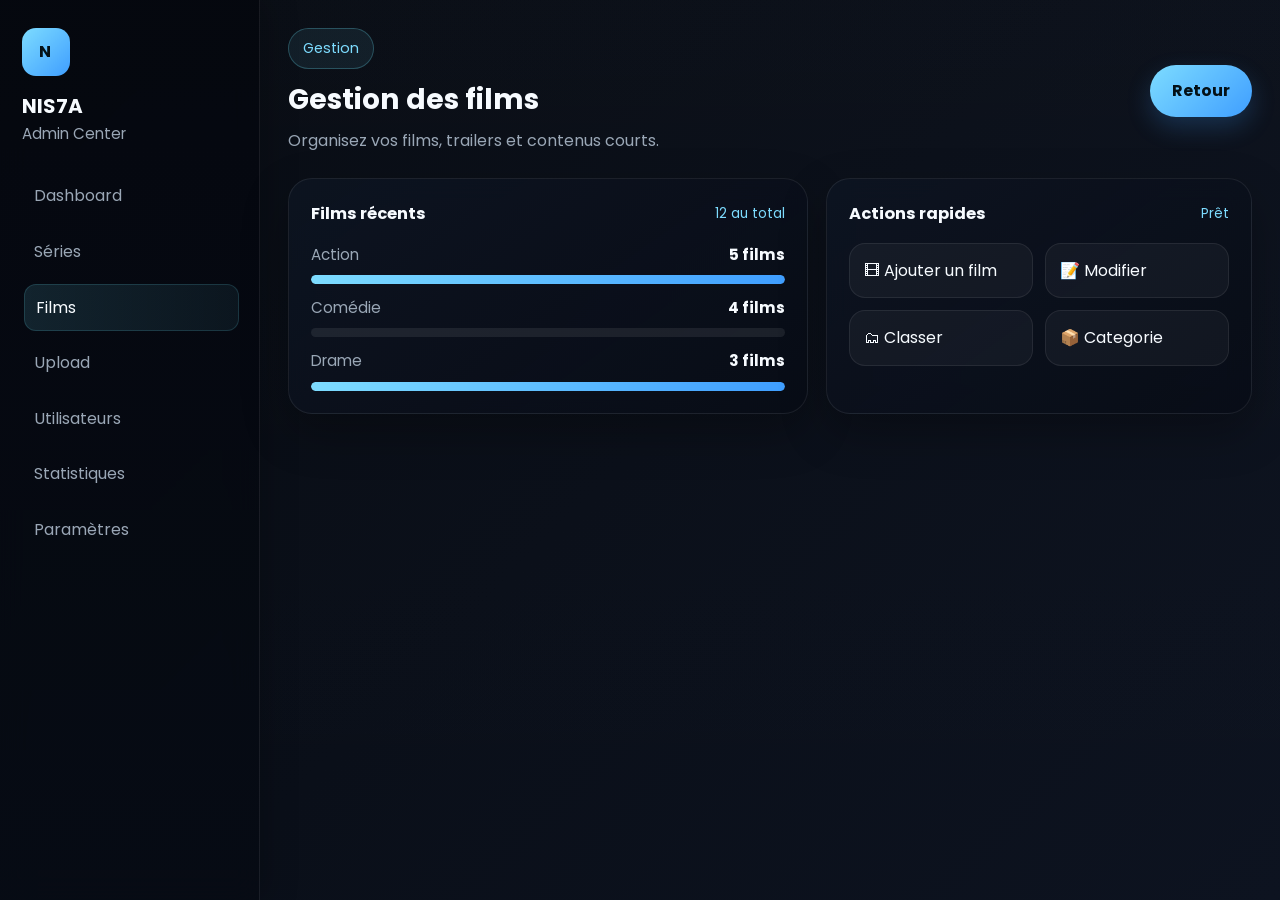
==== admin/films.html @ 0c314db0 "Initial import: NIS7A app" ====
<!doctype html>
<html lang='fr'>
<head>
  <meta charset='utf-8'>
  <meta name='viewport' content='width=device-width,initial-scale=1'>
  <title>Films - NIS7A</title>
  <link rel='stylesheet' href='../css/style.css'>
  <link href='https://fonts.googleapis.com/css2?family=Poppins:wght@300;400;500;600;700&display=swap' rel='stylesheet'>
</head>
<body class='admin'>
  <aside class='sidebar'>
    <div>
      <div class='brand-mark'>N</div>
      <h2>NIS7A</h2>
      <p>Admin Center</p>
    </div>
    <nav>
      <a href='dashboard.html'>Dashboard</a>
      <a href='series.html'>Séries</a>
      <a class='active' href='films.html'>Films</a>
      <a href='upload.html'>Upload</a>
      <a href='users.html'>Utilisateurs</a>
      <a href='statistics.html'>Statistiques</a>
      <a href='settings.html'>Paramètres</a>
    </nav>
  </aside>

  <main class='dashboard-main'>
    <header class='dashboard-header'>
      <div>
        <span class='section-kicker'>Gestion</span>
        <h1>Gestion des films</h1>
        <p>Organisez vos films, trailers et contenus courts.</p>
      </div>
      <a class='btn' href='dashboard.html'>Retour</a>
    </header>

    <section class='content-grid'>
      <div class='panel-card'>
        <div class='panel-head'><h3>Films récents</h3><span>12 au total</span></div>
        <div class='progress-list'>
          <div class='progress-item'>
            <div class='progress-label'><span>Action</span><strong>5 films</strong></div>
            <div class='progress-bar'><span style='width: 86%'></span></div>
          </div>
          <div class='progress-item'>
            <div class='progress-label'><span>Comédie</span><strong>4 films</strong></div>
            <div class='progress-bar'><span='width: 72%'></span></div>
          </div>
          <div class='progress-item'>
            <div class='progress-label'><span>Drame</span><strong>3 films</strong></div>
            <div class='progress-bar'><span style='width: 64%'></span></div>
          </div>
        </div>
      </div>

      <div class='panel-card'>
        <div class='panel-head'><h3>Actions rapides</h3><span>Prêt</span></div>
        <div class='quick-actions'>
          <article class='action-card'>🎞 Ajouter un film</article>
          <article class='action-card'>📝 Modifier</article>
          <article class='action-card'>🗂 Classer</article>
          <article class='action-card'>📦 Categorie</article>
        </div>
      </div>
    </section>
  </main>
</body>
</html>
---- css/style.css ----
:root {
  --bg: #04070d;
  --panel: rgba(13, 19, 31, 0.88);
  --panel-strong: #0f1624;
  --text: #f7fbff;
  --muted: #9aa7b6;
  --border: rgba(255,255,255,0.10);
  --accent: #7ddcff;
  --accent-strong: #3f9eff;
  --shadow: 0 20px 60px rgba(0, 0, 0, 0.35);
}

:root[data-theme='christmas'] {
  --bg: #07110d;
  --panel: rgba(16, 31, 24, 0.9);
  --panel-strong: #13271f;
  --text: #fffdf6;
  --muted: #b8d8c3;
  --border: rgba(255,255,255,0.12);
  --accent: #ff6b6b;
  --accent-strong: #2e9d5d;
  --shadow: 0 20px 60px rgba(0, 0, 0, 0.28);
}

:root[data-theme='midnight'] {
  --bg: #03040b;
  --panel: rgba(10, 13, 24, 0.9);
  --panel-strong: #0e1220;
  --text: #eef4ff;
  --muted: #8fa0b8;
  --border: rgba(255,255,255,0.10);
  --accent: #8b5cf6;
  --accent-strong: #3b82f6;
  --shadow: 0 20px 60px rgba(0, 0, 0, 0.32);
}

:root[data-theme='aurora'] {
  --bg: #07131d;
  --panel: rgba(11, 24, 33, 0.9);
  --panel-strong: #122b39;
  --text: #f1fcff;
  --muted: #9ac5d0;
  --border: rgba(255,255,255,0.12);
  --accent: #34d399;
  --accent-strong: #06b6d4;
  --shadow: 0 20px 60px rgba(0, 0, 0, 0.26);
}

:root[data-theme='sunset'] {
  --bg: #180b0f;
  --panel: rgba(31, 17, 23, 0.9);
  --panel-strong: #26131b;
  --text: #fff5f7;
  --muted: #e9b9bc;
  --border: rgba(255,255,255,0.12);
  --accent: #ff8a65;
  --accent-strong: #ff4d6d;
  --shadow: 0 20px 60px rgba(0, 0, 0, 0.3);
}

:root[data-theme='neon'] {
  --bg: #06070f;
  --panel: rgba(13, 15, 28, 0.9);
  --panel-strong: #10162d;
  --text: #f5f7ff;
  --muted: #b0b7d8;
  --border: rgba(255,255,255,0.12);
  --accent: #ff00cc;
  --accent-strong: #00e5ff;
  --shadow: 0 20px 60px rgba(0, 0, 0, 0.34);
}

* { margin: 0; padding: 0; box-sizing: border-box; }
html { scroll-behavior: smooth; }
body {
  font-family: 'Poppins', sans-serif;
  background:
    radial-gradient(circle at top left, rgba(125, 220, 255, 0.16), transparent 30%),
    radial-gradient(circle at top right, rgba(63, 158, 255, 0.18), transparent 24%),
    linear-gradient(135deg, var(--bg) 0%, color-mix(in srgb, var(--bg) 80%, #0e1824) 50%, var(--bg) 100%);
  color: var(--text);
  line-height: 1.6;
  overflow-x: hidden;
  transition: background 0.35s ease, color 0.35s ease;
}

body * {
  transition: background-color 0.25s ease, border-color 0.25s ease, color 0.25s ease, box-shadow 0.25s ease;
}

:root[data-theme='christmas'] body {
  background:
    radial-gradient(circle at top left, rgba(255, 107, 107, 0.18), transparent 28%),
    radial-gradient(circle at top right, rgba(46, 157, 93, 0.2), transparent 24%),
    linear-gradient(135deg, #07110d 0%, #0f261b 50%, #07110d 100%);
}

:root[data-theme='midnight'] body {
  background:
    radial-gradient(circle at top left, rgba(139, 92, 246, 0.16), transparent 28%),
    radial-gradient(circle at top right, rgba(59, 130, 246, 0.2), transparent 24%),
    linear-gradient(135deg, #03040b 0%, #0b1122 50%, #03040b 100%);
}

:root[data-theme='aurora'] body {
  background:
    radial-gradient(circle at top left, rgba(52, 211, 153, 0.16), transparent 28%),
    radial-gradient(circle at top right, rgba(6, 182, 212, 0.2), transparent 24%),
    linear-gradient(135deg, #07131d 0%, #0d2330 50%, #07131d 100%);
}

:root[data-theme='sunset'] body {
  background:
    radial-gradient(circle at top left, rgba(255, 138, 101, 0.18), transparent 28%),
    radial-gradient(circle at top right, rgba(255, 77, 109, 0.2), transparent 24%),
    linear-gradient(135deg, #180b0f 0%, #27121a 50%, #180b0f 100%);
}

:root[data-theme='neon'] body {
  background:
    radial-gradient(circle at top left, rgba(255, 0, 204, 0.16), transparent 28%),
    radial-gradient(circle at top right, rgba(0, 229, 255, 0.16), transparent 24%),
    linear-gradient(135deg, #06070f 0%, #11152f 50%, #06070f 100%);
}

body::before {
  content: '';
  position: fixed;
  inset: 0;
  background: linear-gradient(135deg, rgba(110, 231, 255, 0.14), rgba(255,255,255,0.02));
  opacity: 0;
  pointer-events: none;
  transition: opacity 0.3s ease;
  z-index: 999;
}

body.is-transitioning::before {
  opacity: 1;
}

a { color: inherit; text-decoration: none; }

body.center {
  min-height: 100vh;
  display: grid;
  place-items: center;
  padding: 24px;
  position: relative;
  overflow: hidden;
}

body.admin {
  min-height: 100vh;
  display: flex;
  background: linear-gradient(135deg, #070b12 0%, #0d1320 100%);
}

body.admin::before {
  content: '';
  position: fixed;
  inset: 0;
  background: radial-gradient(circle at top right, rgba(110, 231, 255, 0.16), transparent 32%);
  pointer-events: none;
}

body.center::after {
  content: '';
  position: absolute;
  width: 480px;
  height: 480px;
  border-radius: 50%;
  background: rgba(110, 231, 255, 0.12);
  filter: blur(80px);
  top: -120px;
  right: -120px;
  z-index: 0;
}

.panel {
  position: relative;
  z-index: 1;
  width: min(100%, 440px);
  padding: 32px;
  border-radius: 24px;
  background: rgba(8, 12, 22, 0.78);
  border: 1px solid rgba(255, 255, 255, 0.12);
  box-shadow: 0 20px 60px rgba(0, 0, 0, 0.35);
  backdrop-filter: blur(18px);
  animation: up 0.7s ease both;
}

.panel h1 {
  font-size: 1.65rem;
  margin: 10px 0 8px;
}

.panel .subtitle {
  color: var(--muted);
  margin-bottom: 22px;
  font-size: 0.95rem;
}

.brand {
  display: inline-flex;
  align-items: center;
  justify-content: center;
  width: 46px;
  height: 46px;
  border-radius: 14px;
  background: linear-gradient(135deg, var(--accent), var(--accent-strong));
  color: #02131a;
  font-weight: 700;
  letter-spacing: 0.12rem;
}

form {
  display: grid;
  gap: 14px;
}

.field {
  display: grid;
  gap: 8px;
}

.field span {
  font-size: 0.9rem;
  color: var(--muted);
}

input {
  width: 100%;
  border: 1px solid rgba(255,255,255,0.12);
  background: rgba(255,255,255,0.05);
  color: var(--text);
  padding: 13px 14px;
  border-radius: 14px;
  outline: none;
  transition: border-color 0.25s ease, transform 0.25s ease, background 0.25s ease;
}

input:focus {
  border-color: rgba(110, 231, 255, 0.5);
  background: rgba(255,255,255,0.08);
  transform: translateY(-1px);
}

.password-wrap {
  position: relative;
}

.password-toggle {
  position: absolute;
  right: 8px;
  top: 50%;
  transform: translateY(-50%);
  border: none;
  background: transparent;
  color: var(--muted);
  cursor: pointer;
  font-size: 1rem;
  padding: 6px;
  transition: color 0.2s ease;
}

.password-toggle:hover {
  color: var(--text);
}

.panel .btn {
  margin-top: 4px;
  width: 100%;
  border: none;
  cursor: pointer;
}

.error {
  min-height: 20px;
  margin-top: 10px;
  color: #ff7a7a;
  font-size: 0.94rem;
}

.help {
  margin-top: 14px;
  color: var(--muted);
  font-size: 0.9rem;
}

.admin main,
.admin aside,
.admin header,
.admin .stats-grid,
.admin .panel-card,
.admin .metric,
.admin .action-card {
  transition: transform 0.25s ease, opacity 0.25s ease;
}

.sidebar {
  width: 260px;
  padding: 28px 22px;
  border-right: 1px solid rgba(255,255,255,0.08);
  background: linear-gradient(180deg, rgba(5, 8, 15, 0.96), rgba(7, 11, 20, 0.9));
  backdrop-filter: blur(14px);
  box-shadow: 8px 0 30px rgba(0, 0, 0, 0.2);
}

.sidebar h2 {
  margin-top: 14px;
  font-size: 1.25rem;
}

.sidebar p {
  color: var(--muted);
  font-size: 0.95rem;
}

.brand-mark {
  width: 48px;
  height: 48px;
  border-radius: 14px;
  display: grid;
  place-items: center;
  background: linear-gradient(135deg, var(--accent), var(--accent-strong));
  color: #041117;
  font-weight: 700;
  letter-spacing: 0.1rem;
}

.sidebar nav {
  display: grid;
  gap: 8px;
  margin-top: 26px;
}

.sidebar nav a {
  padding: 11px 12px;
  border-radius: 12px;
  color: var(--muted);
  transition: all 0.25s ease;
}

.sidebar nav a:hover,
.sidebar nav a.active {
  background: linear-gradient(90deg, rgba(110, 231, 255, 0.12), rgba(110, 231, 255, 0.06));
  color: var(--text);
  transform: translateX(2px);
  box-shadow: inset 0 0 0 1px rgba(110, 231, 255, 0.15);
}

.dashboard-main {
  flex: 1;
  padding: 28px;
  background: linear-gradient(180deg, rgba(255,255,255,0.01), rgba(255,255,255,0.00));
}

.dashboard-header {
  display: flex;
  justify-content: space-between;
  align-items: center;
  gap: 20px;
  margin-bottom: 24px;
}

.dashboard-header h1 {
  font-size: clamp(1.6rem, 2.2vw, 2.2rem);
  margin: 8px 0 6px;
}

.dashboard-header p {
  color: var(--muted);
}

.stats-grid {
  display: grid;
  grid-template-columns: repeat(auto-fit, minmax(200px, 1fr));
  gap: 16px;
  margin-bottom: 20px;
}

.metric {
  display: flex;
  gap: 14px;
  align-items: center;
  padding: 18px;
  border-radius: 20px;
  background: linear-gradient(135deg, rgba(255,255,255,0.06), rgba(255,255,255,0.03));
  border: 1px solid rgba(255,255,255,0.08);
  box-shadow: 0 12px 30px rgba(0,0,0,0.2);
  animation: fadeSlideUp 0.7s ease both;
}

.metric:nth-child(2) { animation-delay: 0.08s; }
.metric:nth-child(3) { animation-delay: 0.16s; }
.metric:nth-child(4) { animation-delay: 0.24s; }

.metric-accent {
  background: linear-gradient(135deg, rgba(110, 231, 255, 0.18), rgba(255,255,255,0.05));
}

.metric-icon {
  width: 46px;
  height: 46px;
  display: grid;
  place-items: center;
  border-radius: 14px;
  background: rgba(110, 231, 255, 0.12);
  font-size: 1.2rem;
}

.metric h2 {
  font-size: 1.35rem;
  margin-bottom: 2px;
}

.metric p {
  color: var(--muted);
  font-size: 0.95rem;
}

.metric span {
  display: inline-block;
  margin-top: 6px;
  color: var(--accent);
  font-size: 0.85rem;
}

.content-grid {
  display: grid;
  grid-template-columns: 1.1fr 0.9fr;
  gap: 18px;
}

.panel-card {
  background: linear-gradient(145deg, rgba(13, 20, 33, 0.92), rgba(8, 12, 22, 0.86));
  border: 1px solid rgba(255,255,255,0.08);
  border-radius: 24px;
  padding: 22px;
  box-shadow: 0 18px 46px rgba(0,0,0,0.28);
  animation: fadeSlideUp 0.8s ease both;
  backdrop-filter: blur(12px);
}

.panel-head {
  display: flex;
  justify-content: space-between;
  align-items: center;
  margin-bottom: 16px;
}

.panel-head h3 {
  font-size: 1.02rem;
}

.panel-head span {
  color: var(--accent);
  font-size: 0.85rem;
}

.progress-list {
  display: grid;
  gap: 12px;
}

.progress-item {
  display: grid;
  gap: 8px;
}

.progress-label {
  display: flex;
  justify-content: space-between;
  color: var(--muted);
  font-size: 0.95rem;
}

.progress-label strong {
  color: var(--text);
}

.progress-bar {
  width: 100%;
  height: 9px;
  background: rgba(255,255,255,0.08);
  border-radius: 999px;
  overflow: hidden;
}

.progress-bar span {
  display: block;
  height: 100%;
  border-radius: inherit;
  background: linear-gradient(90deg, var(--accent), var(--accent-strong));
  animation: growBar 1s ease both;
}

.quick-actions {
  display: grid;
  grid-template-columns: repeat(2, minmax(0, 1fr));
  gap: 12px;
}

.action-card {
  padding: 14px;
  border-radius: 16px;
  background: rgba(255,255,255,0.04);
  border: 1px solid rgba(255,255,255,0.08);
  color: var(--text);
  transition: transform 0.25s ease, border-color 0.25s ease;
  cursor: pointer;
}

.action-card:hover {
  transform: translateY(-3px);
  border-color: rgba(110, 231, 255, 0.3);
}

.upload-form {
  display: grid;
  gap: 12px;
}

.upload-form input {
  padding: 12px;
  border-radius: 12px;
}

.upload-status {
  margin-top: 12px;
  color: var(--muted);
  font-size: 0.95rem;
}

.video-list {
  display: grid;
  gap: 12px;
}

.video-item {
  padding: 12px;
  border-radius: 14px;
  background: rgba(255,255,255,0.04);
  border: 1px solid rgba(255,255,255,0.08);
}

.upload-zone {
  display: grid;
  gap: 8px;
  justify-items: center;
  text-align: center;
  padding: 24px;
  border: 1px dashed var(--accent);
  border-radius: 20px;
  background: linear-gradient(135deg, rgba(125,220,255,0.08), rgba(63,158,255,0.05));
  cursor: pointer;
  color: var(--text);
  transition: transform 0.2s ease, border-color 0.2s ease, box-shadow 0.2s ease;
}

.upload-zone:hover {
  transform: translateY(-2px);
  border-color: var(--accent-strong);
  box-shadow: 0 14px 34px rgba(0,0,0,0.16);
}

.upload-zone .upload-icon {
  font-size: 2rem;
}

.selected-file {
  padding: 10px 12px;
  border-radius: 12px;
  background: rgba(255,255,255,0.05);
  color: var(--muted);
  font-size: 0.95rem;
}

.video-item span {
  color: var(--muted);
  font-size: 0.9rem;
}

@keyframes growBar {
  from { width: 0; }
  to { width: var(--bar-width, 100%); }
}

@keyframes fadeSlideUp {
  from { opacity: 0; transform: translateY(16px); }
  to { opacity: 1; transform: translateY(0); }
}

.admin .metric:hover,
.admin .action-card:hover,
.admin .panel-card:hover {
  transform: translateY(-4px);
}

.site-header {
  position: sticky;
  top: 0;
  z-index: 10;
  display: flex;
  justify-content: space-between;
  align-items: center;
  padding: 18px 8%;
  background: rgba(3, 5, 10, 0.72);
  backdrop-filter: blur(16px);
  border-bottom: 1px solid var(--border);
}

.logo {
  font-size: 1.35rem;
  font-weight: 700;
  letter-spacing: 0.25rem;
  color: var(--accent);
  text-shadow: 0 0 20px rgba(125, 220, 255, 0.25);
}

.site-nav {
  display: flex;
  align-items: center;
  gap: 20px;
  color: var(--muted);
}

.site-nav a:hover { color: var(--text); }

main { padding: 0 8%; }

.hero {
  min-height: 92vh;
  display: grid;
  grid-template-columns: 1.2fr 0.8fr;
  align-items: center;
  gap: 40px;
  padding: 60px 0 90px;
}

.hero-copy h1 {
  font-size: clamp(2rem, 4vw, 3.5rem);
  line-height: 1.15;
  margin: 20px 0;
}

.hero-copy p {
  max-width: 650px;
  color: var(--muted);
  font-size: 1rem;
}

.tag,
.section-kicker {
  display: inline-block;
  padding: 8px 14px;
  border: 1px solid rgba(110, 231, 255, 0.25);
  border-radius: 999px;
  color: var(--accent);
  background: rgba(110, 231, 255, 0.08);
  font-size: 0.9rem;
}

.actions {
  display: flex;
  flex-wrap: wrap;
  gap: 12px;
  margin-top: 28px;
}

.btn,
.ghost {
  display: inline-flex;
  align-items: center;
  justify-content: center;
  padding: 13px 22px;
  border-radius: 999px;
  transition: transform 0.25s ease, background 0.25s ease, border-color 0.25s ease, box-shadow 0.25s ease;
}

.btn {
  background: linear-gradient(135deg, var(--accent), var(--accent-strong));
  color: #041117;
  font-weight: 700;
  box-shadow: 0 10px 24px rgba(63, 158, 255, 0.22);
}

.theme-btn {
  padding: 10px 14px;
  font-size: 0.92rem;
  cursor: pointer;
}

.theme-panel {
  display: grid;
  gap: 12px;
}

.theme-panel p {
  color: var(--muted);
  font-size: 0.95rem;
}

.theme-options {
  display: flex;
  flex-wrap: wrap;
  gap: 10px;
}

.theme-option {
  border: 1px solid var(--border);
  background: rgba(255,255,255,0.05);
  color: var(--text);
  padding: 10px 12px;
  border-radius: 999px;
  cursor: pointer;
  transition: transform 0.2s ease, border-color 0.2s ease, background 0.2s ease;
  min-width: 110px;
}

.theme-option:hover,
.theme-option.active {
  transform: translateY(-1px);
  border-color: rgba(125, 220, 255, 0.4);
  background: rgba(125, 220, 255, 0.12);
  box-shadow: 0 8px 20px rgba(0, 0, 0, 0.16);
}

:root[data-theme='christmas'] .btn,
:root[data-theme='christmas'] .theme-option.active {
  background: linear-gradient(135deg, #ff6b6b, #2e9d5d);
  color: white;
}

:root[data-theme='midnight'] .btn,
:root[data-theme='midnight'] .theme-option.active {
  background: linear-gradient(135deg, #8b5cf6, #3b82f6);
  color: white;
}

.ghost {
  border: 1px solid var(--border);
  color: var(--text);
  background: rgba(255,255,255,0.04);
}

.btn:hover,
.ghost:hover {
  transform: translateY(-2px);
  box-shadow: 0 14px 28px rgba(0, 0, 0, 0.24);
}

.hero-badges {
  display: flex;
  flex-wrap: wrap;
  gap: 10px;
  margin-top: 20px;
}

.hero-badges span {
  padding: 8px 12px;
  border-radius: 999px;
  background: rgba(255,255,255,0.05);
  border: 1px solid var(--border);
  color: var(--muted);
  font-size: 0.9rem;
}

.hero-preview {
  display: flex;
  justify-content: center;
}

.preview-card {
  width: min(100%, 430px);
  padding: 18px;
  border-radius: 24px;
  background: linear-gradient(145deg, rgba(255,255,255,0.08), rgba(255,255,255,0.02));
  border: 1px solid var(--border);
  box-shadow: var(--shadow);
  backdrop-filter: blur(10px);
}

.preview-top {
  display: flex;
  gap: 8px;
  padding-bottom: 14px;
}

.preview-top span {
  width: 10px;
  height: 10px;
  border-radius: 50%;
  background: rgba(255,255,255,0.25);
}

.preview-body {
  display: flex;
  justify-content: space-between;
  align-items: center;
  gap: 18px;
  padding: 18px;
  border-radius: 18px;
  background: rgba(5, 8, 15, 0.9);
}

.preview-left h3 { margin-bottom: 6px; }
.preview-left p { color: var(--muted); font-size: 0.95rem; }

.preview-right {
  display: flex;
  align-items: flex-end;
  gap: 6px;
  height: 58px;
}

.wave {
  width: 6px;
  border-radius: 999px;
  background: linear-gradient(180deg, var(--accent), #0d2f3a);
  animation: pulse 1.2s infinite ease-in-out;
}

.wave:nth-child(2) { height: 32px; animation-delay: .15s; }
.wave:nth-child(3) { height: 44px; animation-delay: .3s; }

.section {
  padding: 60px 0;
}

.section-heading {
  margin-bottom: 24px;
}

.section-heading h2 {
  font-size: clamp(1.6rem, 2.5vw, 2.2rem);
  margin-top: 10px;
}

.grid {
  display: grid;
  grid-template-columns: repeat(auto-fit, minmax(220px, 1fr));
  gap: 20px;
}

.card,
.download-card,
.shot,
.faq-item {
  background: var(--panel);
  border: 1px solid var(--border);
  border-radius: 20px;
  box-shadow: var(--shadow);
}

.card {
  padding: 24px;
  transition: transform 0.25s ease, border-color 0.25s ease, background 0.25s ease;
}

.card:hover {
  transform: translateY(-4px);
  border-color: rgba(110, 231, 255, 0.28);
  background: rgba(20, 29, 43, 0.95);
}

.card h3 { margin-bottom: 8px; }
.card p { color: var(--muted); }

.download-card {
  display: flex;
  justify-content: space-between;
  align-items: center;
  gap: 20px;
  padding: 28px 30px;
  background: linear-gradient(135deg, rgba(125, 220, 255, 0.13), rgba(63, 158, 255, 0.08));
}

.download-card p { color: var(--muted); margin-top: 8px; }

.btn-large { padding: 14px 24px; }

.shots {
  display: grid;
  grid-template-columns: repeat(auto-fit, minmax(180px, 1fr));
  gap: 18px;
}

.shot {
  min-height: 230px;
  display: flex;
  align-items: center;
  justify-content: center;
  color: var(--muted);
  font-weight: 600;
  background: linear-gradient(145deg, rgba(255,255,255,0.04), rgba(255,255,255,0.02));
  position: relative;
  overflow: hidden;
}

.shot::before {
  content: '';
  position: absolute;
  inset: 0;
  background: linear-gradient(135deg, rgba(125, 220, 255, 0.10), transparent 60%);
  transform: translateY(100%);
  transition: transform 0.35s ease;
}

.shot:hover::before {
  transform: translateY(0);
}

.faq-list {
  display: grid;
  gap: 12px;
}

.faq-item { overflow: hidden; }

.faq-question {
  width: 100%;
  background: transparent;
  border: none;
  color: var(--text);
  padding: 18px 20px;
  font: inherit;
  text-align: left;
  display: flex;
  justify-content: space-between;
  align-items: center;
  cursor: pointer;
}

.faq-answer {
  max-height: 0;
  overflow: hidden;
  transition: max-height 0.25s ease;
}

.faq-answer p {
  padding: 0 20px 18px;
  color: var(--muted);
}

.faq-item.open .faq-answer { max-height: 140px; }
.faq-item.open .faq-question span { transform: rotate(45deg); }
.faq-question span { transition: transform 0.25s ease; }

footer {
  text-align: center;
  padding: 30px 8% 50px;
  color: var(--muted);
}

@keyframes pulse {
  0%, 100% { height: 18px; opacity: 0.7; }
  50% { height: 46px; opacity: 1; }
}

@keyframes floatGlow {
  0%, 100% { transform: translateY(0px); }
  50% { transform: translateY(-6px); }
}

@keyframes up {
  from { opacity: 0; transform: translateY(20px); }
  to { opacity: 1; transform: translateY(0); }
}

..hero-copy { animation: up 0.7s ease both; }
.hero-preview { animation: up 0.9s ease both; }
.preview-card { animation: floatGlow 3.2s ease-in-out infinite; }

@media (max-width: 900px) {
  .hero { grid-template-columns: 1fr; padding-top: 40px; }
  .hero-preview { order: -1; }
}

@media (max-width: 900px) {
  body.admin { flex-direction: column; }
  .sidebar { width: 100%; border-right: 0; border-bottom: 1px solid rgba(255,255,255,0.08); }
  .content-grid { grid-template-columns: 1fr; }
}

@media (max-width: 700px) {
  main { padding: 0 5%; }
  .site-header { padding: 16px 5%; flex-direction: column; gap: 10px; }
  .site-nav { flex-wrap: wrap; justify-content: center; }
  .download-card { flex-direction: column; align-items: flex-start; }
  .section { padding: 44px 0; }
  .dashboard-main { padding: 18px; }
  .dashboard-header { flex-direction: column; align-items: flex-start; }
  .quick-actions { grid-template-columns: 1fr; }
}
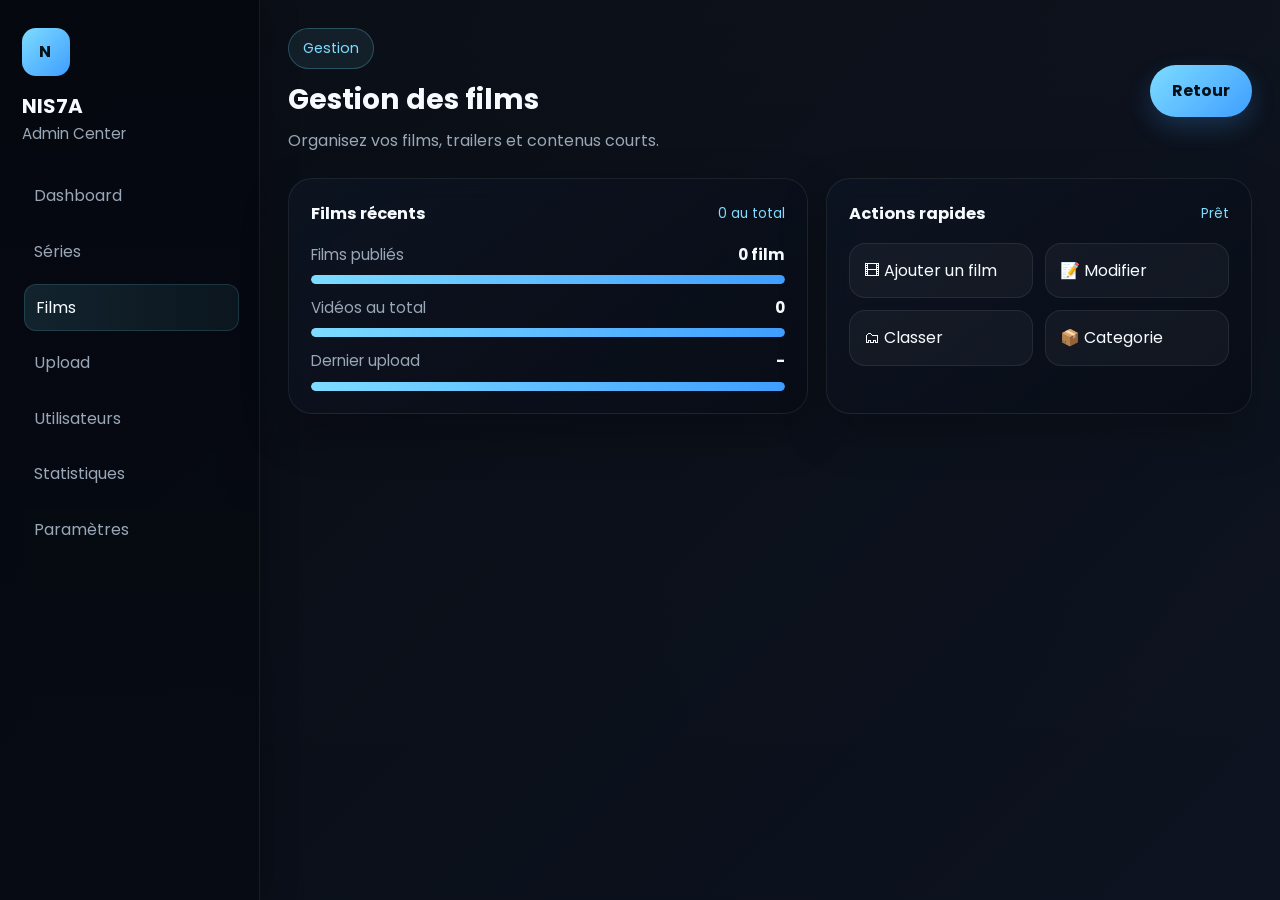
==== commit 35588371: "Fix admin counts for films users series with real API values" ====
--- a/admin/films.html
+++ b/admin/films.html
@@ -37,19 +37,19 @@
 
     <section class='content-grid'>
       <div class='panel-card'>
-        <div class='panel-head'><h3>Films récents</h3><span>12 au total</span></div>
+        <div class='panel-head'><h3>Films récents</h3><span id='filmsTotal'>0 au total</span></div>
         <div class='progress-list'>
           <div class='progress-item'>
-            <div class='progress-label'><span>Action</span><strong>5 films</strong></div>
-            <div class='progress-bar'><span style='width: 86%'></span></div>
+            <div class='progress-label'><span>Films publiés</span><strong id='filmsCount'>0 film</strong></div>
+            <div class='progress-bar'><span id='filmsBar' style='width: 0%'></span></div>
           </div>
           <div class='progress-item'>
-            <div class='progress-label'><span>Comédie</span><strong>4 films</strong></div>
-            <div class='progress-bar'><span='width: 72%'></span></div>
+            <div class='progress-label'><span>Vidéos au total</span><strong id='videosCount'>0</strong></div>
+            <div class='progress-bar'><span id='videosBar' style='width: 0%'></span></div>
           </div>
           <div class='progress-item'>
-            <div class='progress-label'><span>Drame</span><strong>3 films</strong></div>
-            <div class='progress-bar'><span style='width: 64%'></span></div>
+            <div class='progress-label'><span>Dernier upload</span><strong id='lastUpload'>-</strong></div>
+            <div class='progress-bar'><span style='width: 100%'></span></div>
           </div>
         </div>
       </div>
@@ -65,5 +65,29 @@
       </div>
     </section>
   </main>
+  <script>
+    const refreshFilms = async () => {
+      const [statsRes, videosRes] = await Promise.all([
+        fetch('/api/stats'),
+        fetch('/api/videos')
+      ]);
+      const stats = await statsRes.json();
+      const videos = await videosRes.json();
+
+      const films = Number(stats.series || 0);
+      const totalVideos = Array.isArray(videos) ? videos.length : 0;
+
+      document.getElementById('filmsTotal').textContent = `${films} au total`;
+      document.getElementById('filmsCount').textContent = `${films} film${films > 1 ? 's' : ''}`;
+      document.getElementById('videosCount').textContent = totalVideos.toString();
+      document.getElementById('filmsBar').style.width = `${Math.min(100, films * 10)}%`;
+      document.getElementById('videosBar').style.width = `${Math.min(100, totalVideos * 8)}%`;
+
+      const last = totalVideos > 0 ? videos[0] : null;
+      document.getElementById('lastUpload').textContent = last ? (last.name || '-') : '-';
+    };
+
+    refreshFilms();
+  </script>
 </body>
 </html>
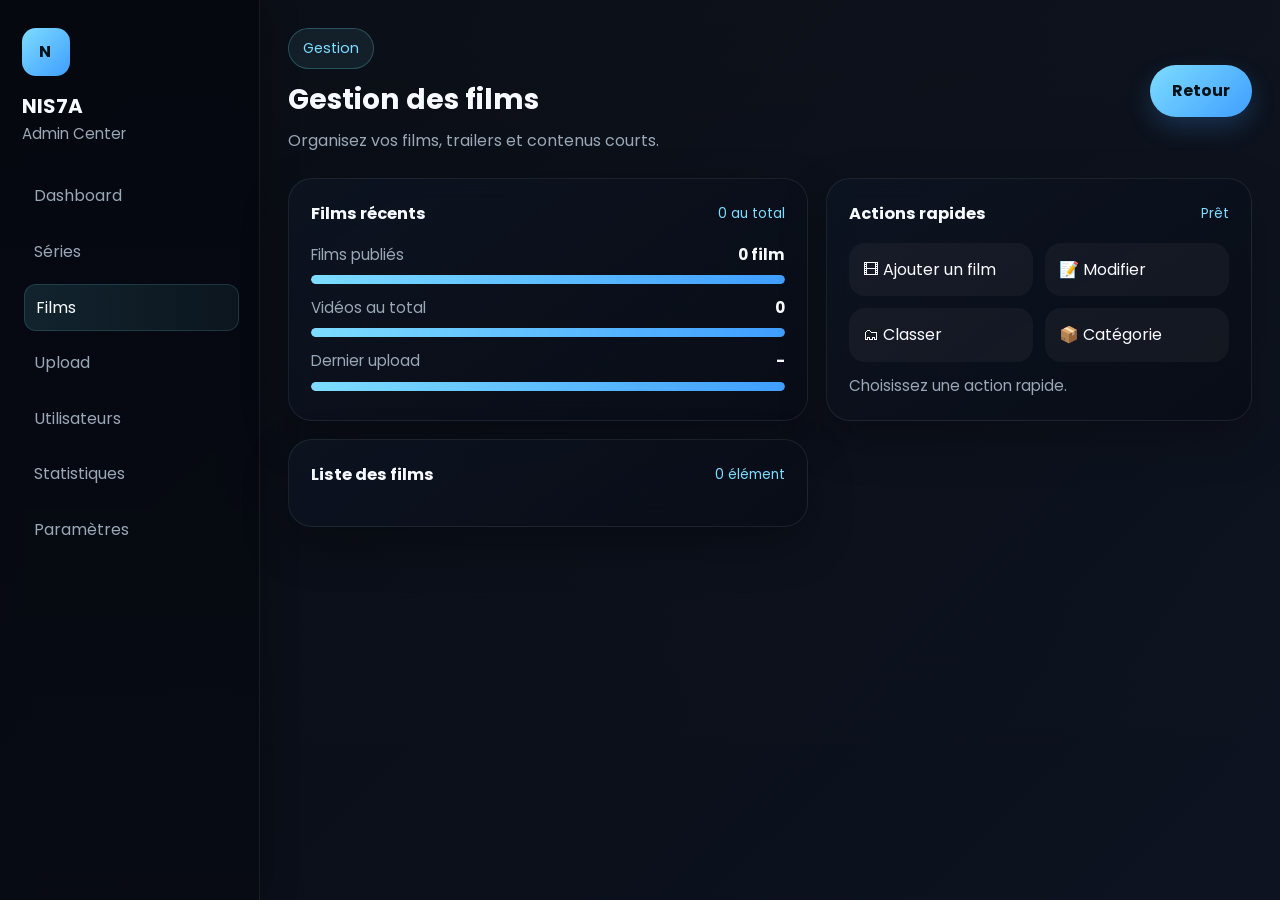
==== commit 35643faa: "Make Films quick actions functional" ====
--- a/admin/films.html
+++ b/admin/films.html
@@ -57,15 +57,54 @@
       <div class='panel-card'>
         <div class='panel-head'><h3>Actions rapides</h3><span>Prêt</span></div>
         <div class='quick-actions'>
-          <article class='action-card'>🎞 Ajouter un film</article>
-          <article class='action-card'>📝 Modifier</article>
-          <article class='action-card'>🗂 Classer</article>
-          <article class='action-card'>📦 Categorie</article>
+          <button type='button' class='action-card action-btn' data-action='add'>🎞 Ajouter un film</button>
+          <button type='button' class='action-card action-btn' data-action='edit'>📝 Modifier</button>
+          <button type='button' class='action-card action-btn' data-action='sort'>🗂 Classer</button>
+          <button type='button' class='action-card action-btn' data-action='category'>📦 Catégorie</button>
         </div>
+        <div id='actionStatus' class='upload-status'>Choisissez une action rapide.</div>
+      </div>
+
+      <div class='panel-card'>
+        <div class='panel-head'><h3>Liste des films</h3><span id='listInfo'>0 élément</span></div>
+        <div id='filmList' class='video-list'></div>
       </div>
     </section>
   </main>
   <script>
+    const state = {
+      videos: [],
+      sortAsc: true,
+      aliases: JSON.parse(localStorage.getItem('filmAliases') || '{}'),
+      categories: JSON.parse(localStorage.getItem('filmCategories') || '{}')
+    };
+
+    const saveLocalMaps = () => {
+      localStorage.setItem('filmAliases', JSON.stringify(state.aliases));
+      localStorage.setItem('filmCategories', JSON.stringify(state.categories));
+    };
+
+    const displayName = (video) => state.aliases[video.name] || video.name;
+
+    const renderFilmList = () => {
+      const list = document.getElementById('filmList');
+      const listInfo = document.getElementById('listInfo');
+      const items = [...state.videos].sort((a, b) => {
+        const left = displayName(a).toLowerCase();
+        const right = displayName(b).toLowerCase();
+        return state.sortAsc ? left.localeCompare(right) : right.localeCompare(left);
+      });
+
+      listInfo.textContent = `${items.length} élément${items.length > 1 ? 's' : ''}`;
+      list.innerHTML = items.length
+        ? items.map((video) => {
+            const cat = state.categories[video.name] || 'Non classé';
+            const sizeMo = Number(video.size || 0) / (1024 * 1024);
+            return `<div class='video-item'><strong>${displayName(video)}</strong><br><span>Catégorie: ${cat}</span><br><span>Taille: ${sizeMo.toFixed(2)} Mo</span><br><a class='btn' style='display:inline-block;margin-top:8px;width:auto;padding:8px 12px' href='${video.path}' target='_blank'>Ouvrir</a></div>`;
+          }).join('')
+        : '<p>Aucun film pour le moment.</p>';
+    };
+
     const refreshFilms = async () => {
       const [statsRes, videosRes] = await Promise.all([
         fetch('/api/stats'),
@@ -83,9 +122,74 @@
       document.getElementById('filmsBar').style.width = `${Math.min(100, films * 10)}%`;
       document.getElementById('videosBar').style.width = `${Math.min(100, totalVideos * 8)}%`;
 
-      const last = totalVideos > 0 ? videos[0] : null;
+      state.videos = Array.isArray(videos) ? videos : [];
+      const last = totalVideos > 0 ? state.videos[0] : null;
       document.getElementById('lastUpload').textContent = last ? (last.name || '-') : '-';
+      renderFilmList();
     };
+
+    const status = document.getElementById('actionStatus');
+    document.querySelectorAll('.action-btn').forEach((button) => {
+      button.addEventListener('click', () => {
+        const action = button.dataset.action;
+
+        if (action === 'add') {
+          status.textContent = 'Redirection vers la page Upload...';
+          setTimeout(() => {
+            window.location.href = 'upload.html';
+          }, 200);
+          return;
+        }
+
+        if (!state.videos.length) {
+          status.textContent = 'Aucun film disponible pour cette action.';
+          return;
+        }
+
+        if (action === 'sort') {
+          state.sortAsc = !state.sortAsc;
+          renderFilmList();
+          status.textContent = `Tri appliqué: ${state.sortAsc ? 'A → Z' : 'Z → A'}.`;
+          return;
+        }
+
+        const fileName = prompt('Entrez le nom exact du fichier (ex: test-video_0.mp4)');
+        if (!fileName) {
+          status.textContent = 'Action annulée.';
+          return;
+        }
+        const exists = state.videos.find((v) => v.name === fileName);
+        if (!exists) {
+          status.textContent = 'Fichier introuvable dans la liste.';
+          return;
+        }
+
+        if (action === 'edit') {
+          const newName = prompt('Nouveau titre affiché', displayName(exists));
+          if (!newName) {
+            status.textContent = 'Action annulée.';
+            return;
+          }
+          state.aliases[fileName] = newName;
+          saveLocalMaps();
+          renderFilmList();
+          status.textContent = `Titre mis à jour pour ${fileName}.`;
+          return;
+        }
+
+        if (action === 'category') {
+          const newCat = prompt('Nom de la catégorie', state.categories[fileName] || 'Action');
+          if (!newCat) {
+            status.textContent = 'Action annulée.';
+            return;
+          }
+          state.categories[fileName] = newCat;
+          saveLocalMaps();
+          renderFilmList();
+          status.textContent = `Catégorie enregistrée pour ${fileName}.`;
+        }
+      });
+    });
 
     refreshFilms();
   </script>
--- a/css/style.css
+++ b/css/style.css
@@ -516,6 +516,13 @@
   border-color: rgba(110, 231, 255, 0.3);
 }
 
+.action-btn {
+  border: none;
+  width: 100%;
+  text-align: left;
+  font: inherit;
+}
+
 .upload-form {
   display: grid;
   gap: 12px;
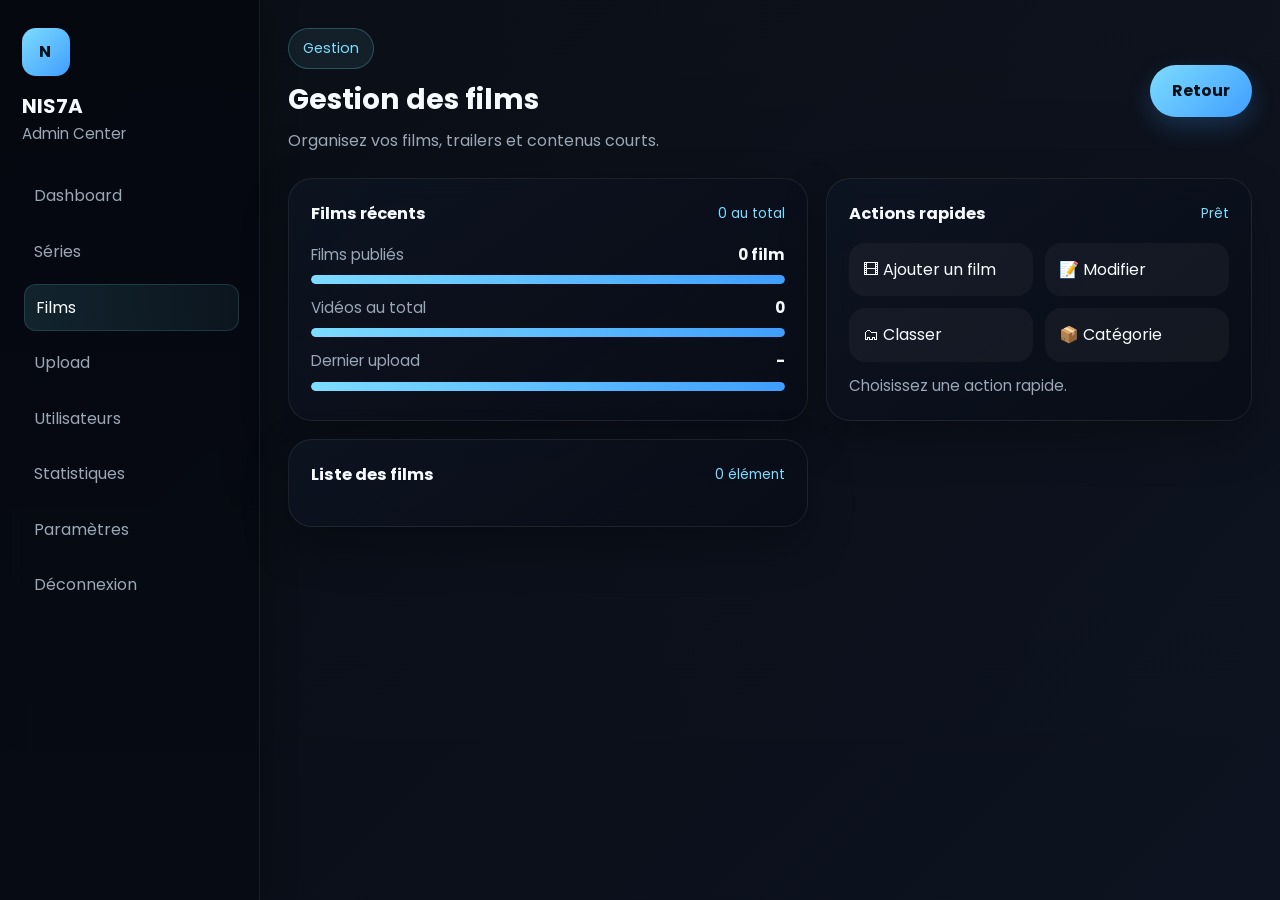
==== commit 93e37ba1: "Add admin logout button and logout endpoint" ====
--- a/admin/films.html
+++ b/admin/films.html
@@ -22,6 +22,7 @@
       <a href='users.html'>Utilisateurs</a>
       <a href='statistics.html'>Statistiques</a>
       <a href='settings.html'>Paramètres</a>
+      <a href='/api/admin-logout'>Déconnexion</a>
     </nav>
   </aside>
 
